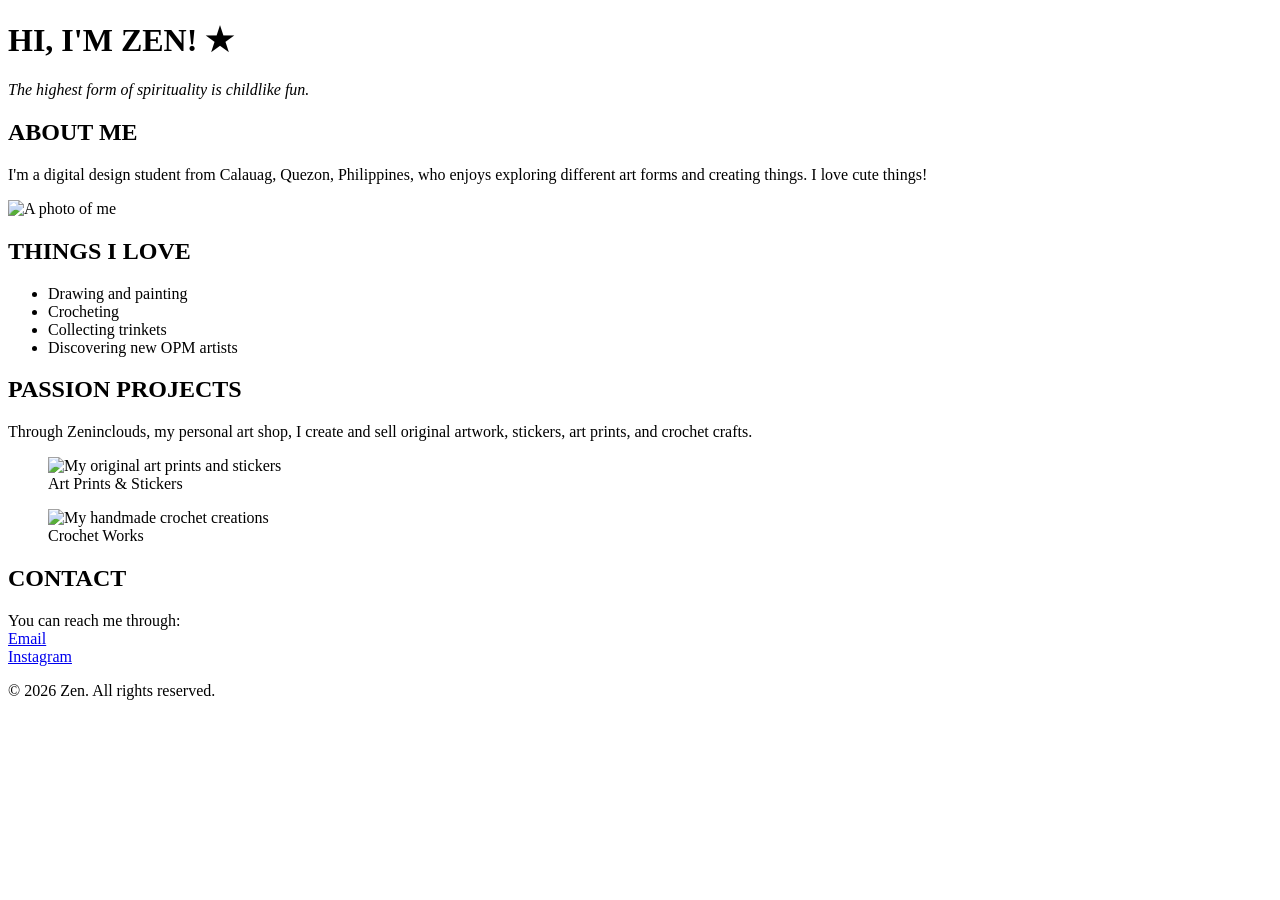
==== index.html @ bb32a8e3 "Update and rename indexm7.html to index.html" ====
<!DOCTYPE html>
<html lang="en">
<head>
    <meta charset="UTF-8">
    <meta name="viewport" content="width=device-width, initial-scale=1.0">
    <meta name="description" content="Zen's personal profile page, featuring interests, creative projects, and contact information.">
    <title>Zen | My Profile Page</title>

    <link rel="stylesheet" href="style.css">
</head>

<body>

    <!-- Header -->
    <header>
        <h1>HI, I'M ZEN! ★</h1>
        <p><em>The highest form of spirituality is childlike fun.</em></p>
    </header>

    <main>

        <!-- About Me -->
        <section class="about-section">

            <div class="about-text">
                <h2>ABOUT ME</h2>
                <p>I'm a digital design student from Calauag, Quezon, Philippines, who enjoys exploring different art forms and creating things. I love cute things!</p>
            </div>

            <div class="profile-photo">
                <img src="images/profile.png" alt="A photo of me">
            </div>

        </section>

        <!-- Things I Love -->
        <section>
            <h2>THINGS I LOVE</h2>
            <ul>
                <li>Drawing and painting</li>
                <li>Crocheting</li>
                <li>Collecting trinkets</li>
                <li>Discovering new OPM artists</li>
            </ul>
        </section>

        <!-- Passion Projects -->
        <section>
            <h2>PASSION PROJECTS</h2>
            <p>Through Zeninclouds, my personal art shop, I create and sell original artwork, stickers, art prints, and crochet crafts.</p>

            <div class="project-gallery">

                <figure>
                    <img src="images/art-prints-stickers.png"
                         alt="My original art prints and stickers"
                         loading="lazy">
                    <figcaption>Art Prints &amp; Stickers</figcaption>
                </figure>

                <figure>
                    <img src="images/crochet.png"
                         alt="My handmade crochet creations"
                         loading="lazy">
                    <figcaption>Crochet Works</figcaption>
                </figure>

            </div>
        </section>

        <!-- Contact -->
        <section>
            <h2>CONTACT</h2>
            <p>
                You can reach me through:<br>
                <a href="mailto:vnlagsit@up.edu.ph">Email</a><br>
                <a href="https://www.instagram.com/zeninclouds/"
                   target="_blank"
                   rel="noopener noreferrer">Instagram</a>
            </p>
        </section>

    </main>

    <!-- Footer -->
    <footer>
        <p>&copy; 2026 Zen. All rights reserved.</p>
    </footer>

</body>
</html>
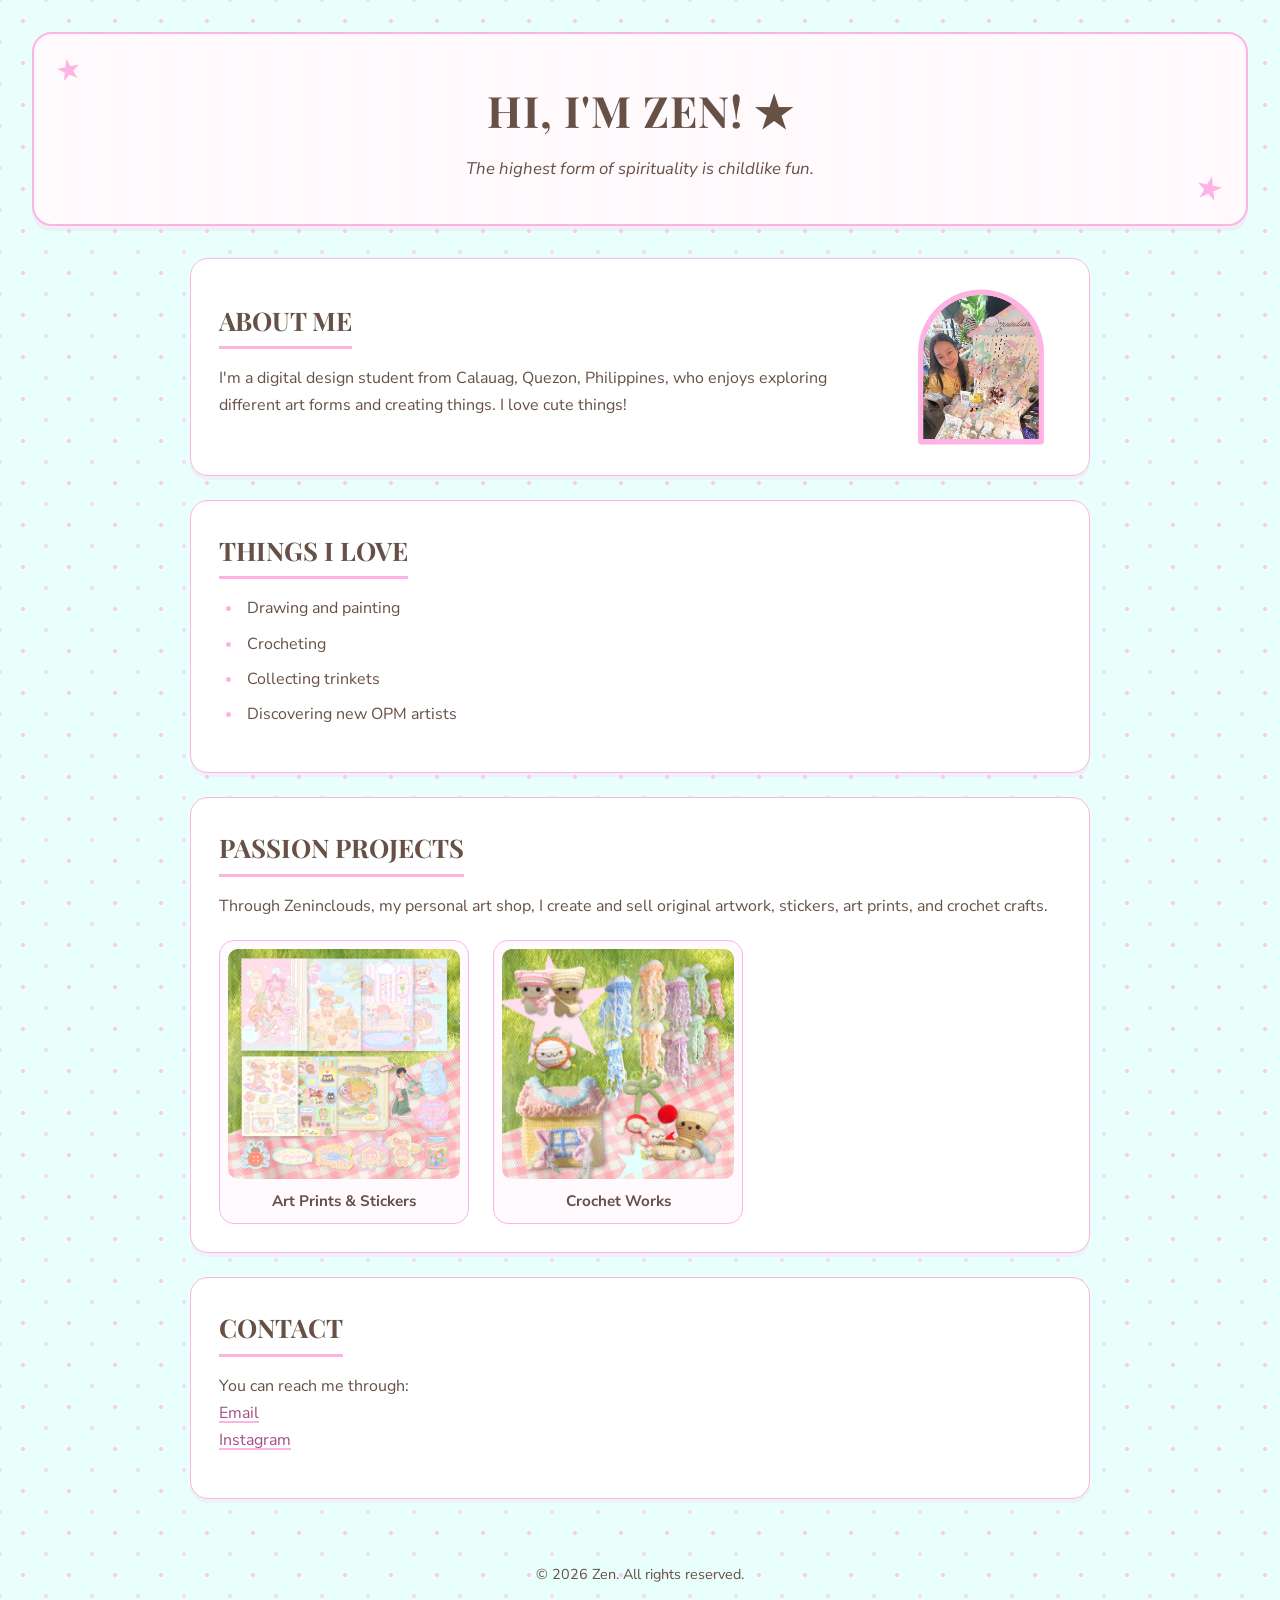
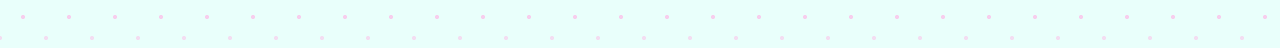
==== commit a14e78e1: "Update index.html" ====
--- a/index.html
+++ b/index.html
@@ -29,7 +29,7 @@
             </div>
 
             <div class="profile-photo">
-                <img src="images/profile.png" alt="A photo of me">
+                <img src="profile.png" alt="A photo of me">
             </div>
 
         </section>
@@ -53,14 +53,14 @@
             <div class="project-gallery">
 
                 <figure>
-                    <img src="images/art-prints-stickers.png"
+                    <img src="art-prints-stickers.png"
                          alt="My original art prints and stickers"
                          loading="lazy">
                     <figcaption>Art Prints &amp; Stickers</figcaption>
                 </figure>
 
                 <figure>
-                    <img src="images/crochet.png"
+                    <img src="crochet.png"
                          alt="My handmade crochet creations"
                          loading="lazy">
                     <figcaption>Crochet Works</figcaption>
--- a/style.css
+++ b/style.css
@@ -0,0 +1,375 @@
+
+/* GOOGLE FONTS */
+@import url('https://fonts.googleapis.com/css2?family=Nunito+Sans:wght@400;500;600;700&family=Playfair+Display:wght@500;600;700&display=swap');
+
+
+/* COLOR PALETTE */
+:root {
+    --main-bg: #E9FFFB;
+    --section-bg: #FFFFFF;
+    --header-bg: #FFFAFD;
+    --accent: #FFB3E5;
+    --text: #675046;
+
+    --pink-light: #FFE6F6;
+    --mint-light: #DDF8F3;
+}
+
+
+/* GENERAL STYLING */
+* {
+    box-sizing: border-box;
+}
+
+html {
+    scroll-behavior: smooth;
+}
+
+body {
+    font-family: 'Nunito Sans', Arial, sans-serif;
+
+    /* Mint background with scattered polka dots */
+    background-color: var(--main-bg);
+
+    background-image:
+        radial-gradient(
+            circle,
+            rgba(255, 179, 229, 0.65) 2px,
+            transparent 2.2px
+        ),
+        radial-gradient(
+            circle,
+            rgba(255, 179, 229, 0.45) 2px,
+            transparent 2.2px
+        );
+
+    background-size: 46px 42px, 46px 42px;
+    background-position: 0 0, 23px 21px;
+    background-repeat: repeat;
+
+    color: var(--text);
+    margin: 0;
+    padding: 2rem;
+    font-size: 1rem;
+    line-height: 1.7;
+}
+
+
+/* HEADER */
+header {
+    position: relative;
+    overflow: hidden;
+    text-align: center;
+
+    /* Very light alternating stripes */
+    background-color: #FFFAFD;
+    background-image: repeating-linear-gradient(
+        90deg,
+        #FFFAFD 0px,
+        #FFFAFD 24px,
+        #FFF9FC 24px,
+        #FFF9FC 48px
+    );
+
+    color: var(--text);
+    padding: 2.5rem 2rem;
+    margin-bottom: 2rem;
+    border: 2px solid var(--accent);
+    border-radius: 20px;
+    box-shadow: 0 5px 0 rgba(255, 179, 229, 0.2);
+}
+
+
+/* STAR DECORATIONS */
+header::before {
+    content: "★";
+    position: absolute;
+    top: 12px;
+    left: 22px;
+    color: var(--accent);
+    font-size: 1.8rem;
+    transform: rotate(-12deg);
+}
+
+header::after {
+    content: "★";
+    position: absolute;
+    bottom: 8px;
+    right: 22px;
+    color: var(--accent);
+    font-size: 2rem;
+    transform: rotate(12deg);
+}
+
+header h1,
+header p {
+    position: relative;
+    z-index: 1;
+}
+
+
+/* MAIN HEADING */
+h1 {
+    font-family: 'Playfair Display', Georgia, serif;
+    color: var(--text);
+    font-size: 2.7rem;
+    font-weight: 700;
+    letter-spacing: 1px;
+    margin: 0 0 0.5rem;
+}
+
+header p {
+    font-size: 1.05rem;
+    margin: 0;
+}
+
+
+/* MAIN CONTENT */
+main {
+    max-width: 900px;
+    margin: 0 auto;
+}
+
+
+/* CONTENT SECTIONS */
+section {
+    background-color: var(--section-bg);
+    background-image: none;
+
+    padding: 1.75rem;
+    margin-bottom: 1.5rem;
+    border: 1.5px solid var(--accent);
+    border-radius: 18px;
+    box-shadow: 0 4px 0 rgba(255, 179, 229, 0.18);
+}
+
+
+/* SECTION HEADINGS */
+h2 {
+    font-family: 'Playfair Display', Georgia, serif;
+    color: var(--text);
+    font-size: 1.6rem;
+    font-weight: 700;
+    margin-top: 0;
+    margin-bottom: 1rem;
+    display: inline-block;
+    border-bottom: 3px solid var(--accent);
+    padding-bottom: 0.25rem;
+}
+
+section h2 + p,
+section h2 + ul {
+    margin-top: 0;
+}
+
+
+/* ABOUT ME */
+.about-section {
+    display: flex;
+    align-items: center;
+    justify-content: space-between;
+    gap: 2rem;
+}
+
+.about-text {
+    flex: 1;
+    min-width: 0;
+}
+
+
+/* PROFILE PHOTO */
+.profile-photo {
+    flex: 0 0 160px;
+    width: 160px;
+    height: 160px;
+    padding: 0;
+    background: none;
+    border: none;
+    border-radius: 0;
+    overflow: hidden;
+}
+
+.profile-photo img {
+    display: block;
+    width: 100%;
+    height: 100%;
+    object-fit: cover;
+    border: none;
+    border-radius: 0;
+}
+
+
+/* THINGS I LOVE */
+ul {
+    padding-left: 1.5rem;
+}
+
+li {
+    margin-bottom: 0.5rem;
+    padding-left: 0.25rem;
+}
+
+li::marker {
+    color: var(--accent);
+}
+
+
+/* PASSION PROJECTS */
+.project-gallery {
+    display: flex;
+    flex-wrap: wrap;
+    gap: 1.5rem;
+    margin-top: 1.25rem;
+}
+
+figure {
+    margin: 0;
+    width: 250px;
+    padding: 8px;
+    background-color: var(--header-bg);
+    border: 1.5px solid var(--accent);
+    border-radius: 15px;
+    transition: transform 0.2s ease;
+}
+
+figure:hover {
+    transform: rotate(-1deg) translateY(-3px);
+}
+
+figure img {
+    display: block;
+    width: 100%;
+    height: 230px;
+    object-fit: cover;
+    border-radius: 10px;
+}
+
+figcaption {
+    margin-top: 0.65rem;
+    font-size: 0.95rem;
+    font-weight: 700;
+    text-align: center;
+    color: var(--text);
+}
+
+
+/* LINKS */
+a {
+    color: #A34F83;
+    text-decoration-color: var(--accent);
+    text-decoration-thickness: 2px;
+    text-underline-offset: 3px;
+    transition: color 0.2s ease;
+}
+
+a:hover {
+    color: var(--text);
+}
+
+a:focus-visible {
+    outline: 2px solid var(--text);
+    outline-offset: 4px;
+}
+
+
+/* FOOTER */
+footer {
+    text-align: center;
+    margin-top: 2rem;
+    padding: 1rem;
+    font-size: 0.9rem;
+    color: var(--text);
+}
+
+
+/* TABLET */
+@media (max-width: 768px) {
+    body {
+        padding: 1.5rem;
+    }
+
+    .about-section {
+        gap: 1.5rem;
+    }
+}
+
+
+/* MOBILE */
+@media (max-width: 600px) {
+    body {
+        padding: 1rem;
+    }
+
+    header {
+        padding: 2rem 1rem;
+        margin-bottom: 1.5rem;
+    }
+
+    header::before {
+        font-size: 1.3rem;
+        left: 12px;
+    }
+
+    header::after {
+        font-size: 1.5rem;
+        right: 12px;
+    }
+
+    h1 {
+        font-size: 2rem;
+    }
+
+    header p {
+        font-size: 0.95rem;
+    }
+
+    section {
+        padding: 1.25rem;
+        margin-bottom: 1.25rem;
+    }
+
+    h2 {
+        font-size: 1.4rem;
+    }
+
+    .about-section {
+        flex-direction: column;
+        text-align: center;
+    }
+
+    .profile-photo {
+        flex: 0 0 150px;
+        width: 150px;
+        height: 150px;
+    }
+
+    .project-gallery {
+        flex-direction: column;
+        align-items: center;
+    }
+
+    figure {
+        width: 100%;
+        max-width: 300px;
+    }
+}
+
+
+/* REDUCED MOTION ACCESSIBILITY */
+@media (prefers-reduced-motion: reduce) {
+    html {
+        scroll-behavior: auto;
+    }
+
+    figure {
+        transition: none;
+    }
+
+    figure:hover {
+        transform: none;
+    }
+
+    a {
+        transition: none;
+    }
+}
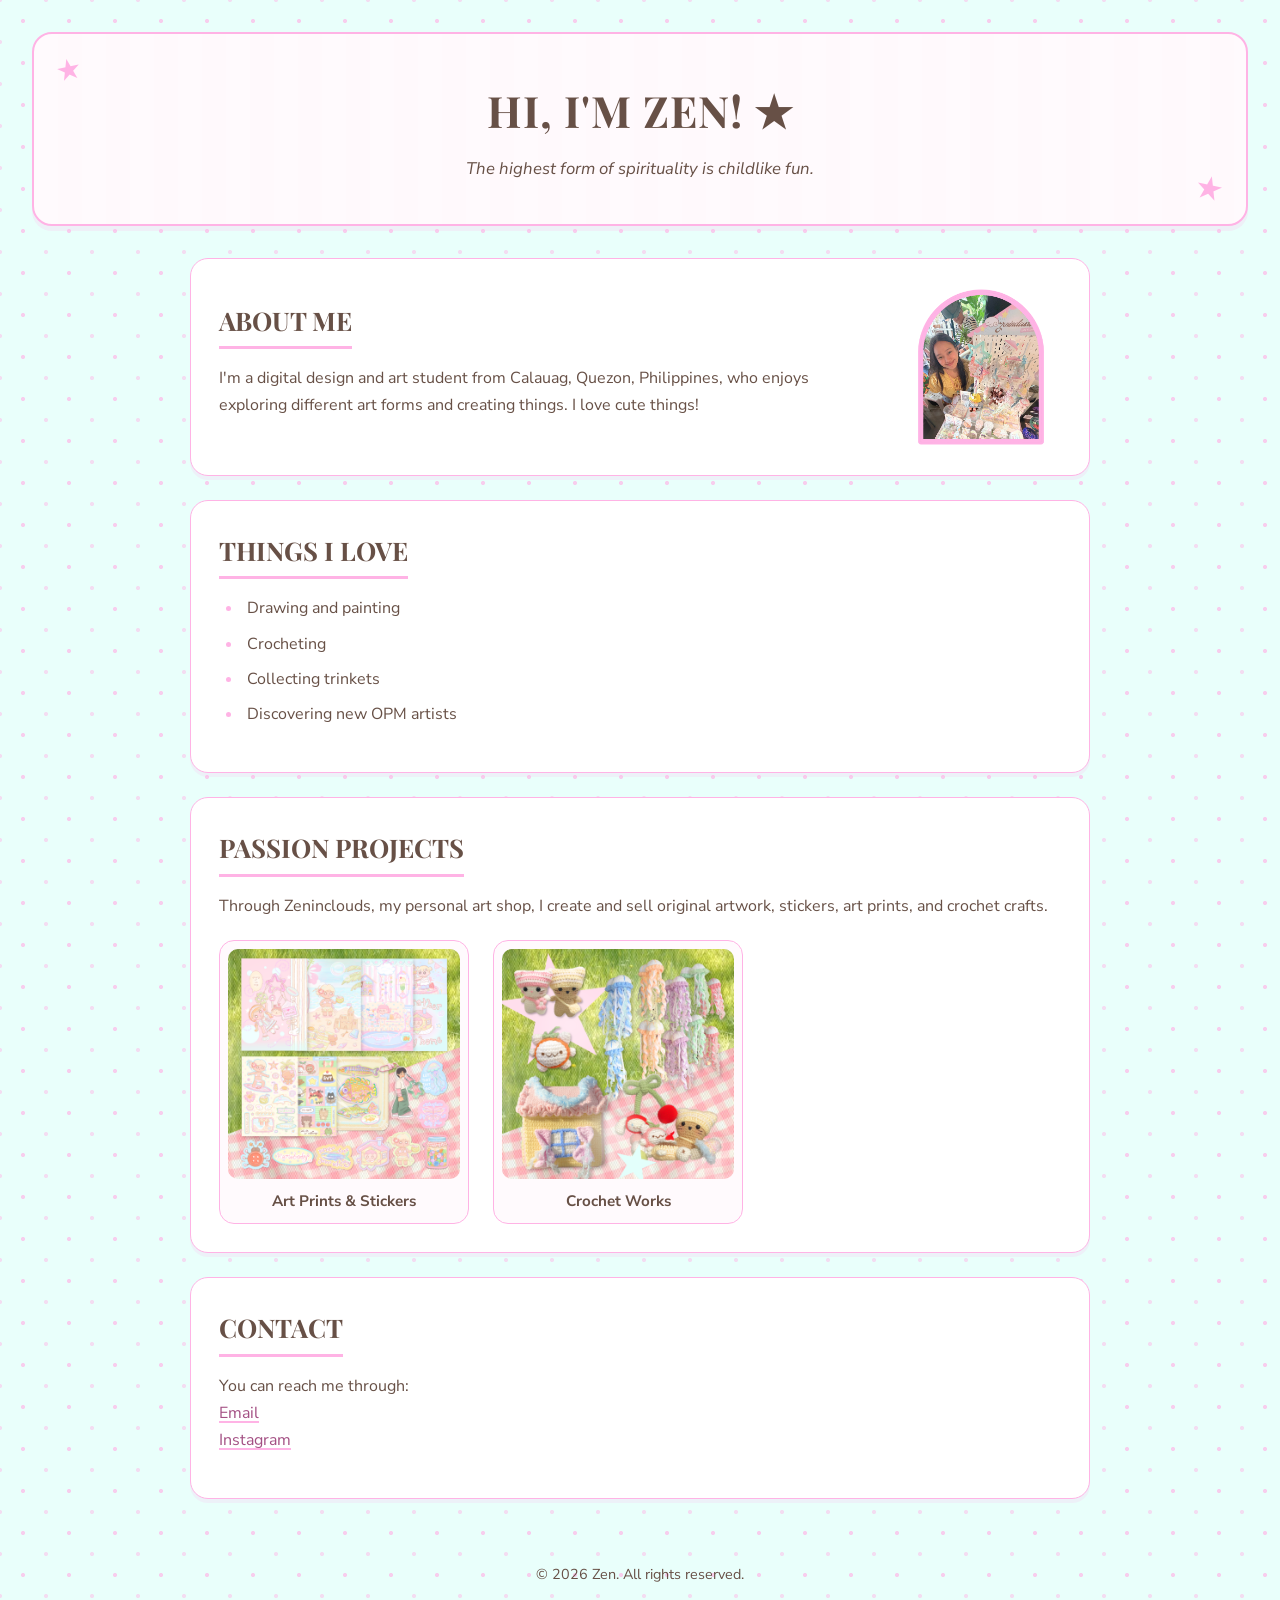
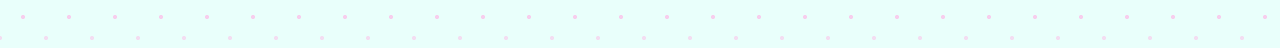
==== commit df28518b: "Update index.html" ====
--- a/index.html
+++ b/index.html
@@ -25,7 +25,7 @@
 
             <div class="about-text">
                 <h2>ABOUT ME</h2>
-                <p>I'm a digital design student from Calauag, Quezon, Philippines, who enjoys exploring different art forms and creating things. I love cute things!</p>
+                <p>I'm a digital design and art student from Calauag, Quezon, Philippines, who enjoys exploring different art forms and creating things. I love cute things!</p>
             </div>
 
             <div class="profile-photo">
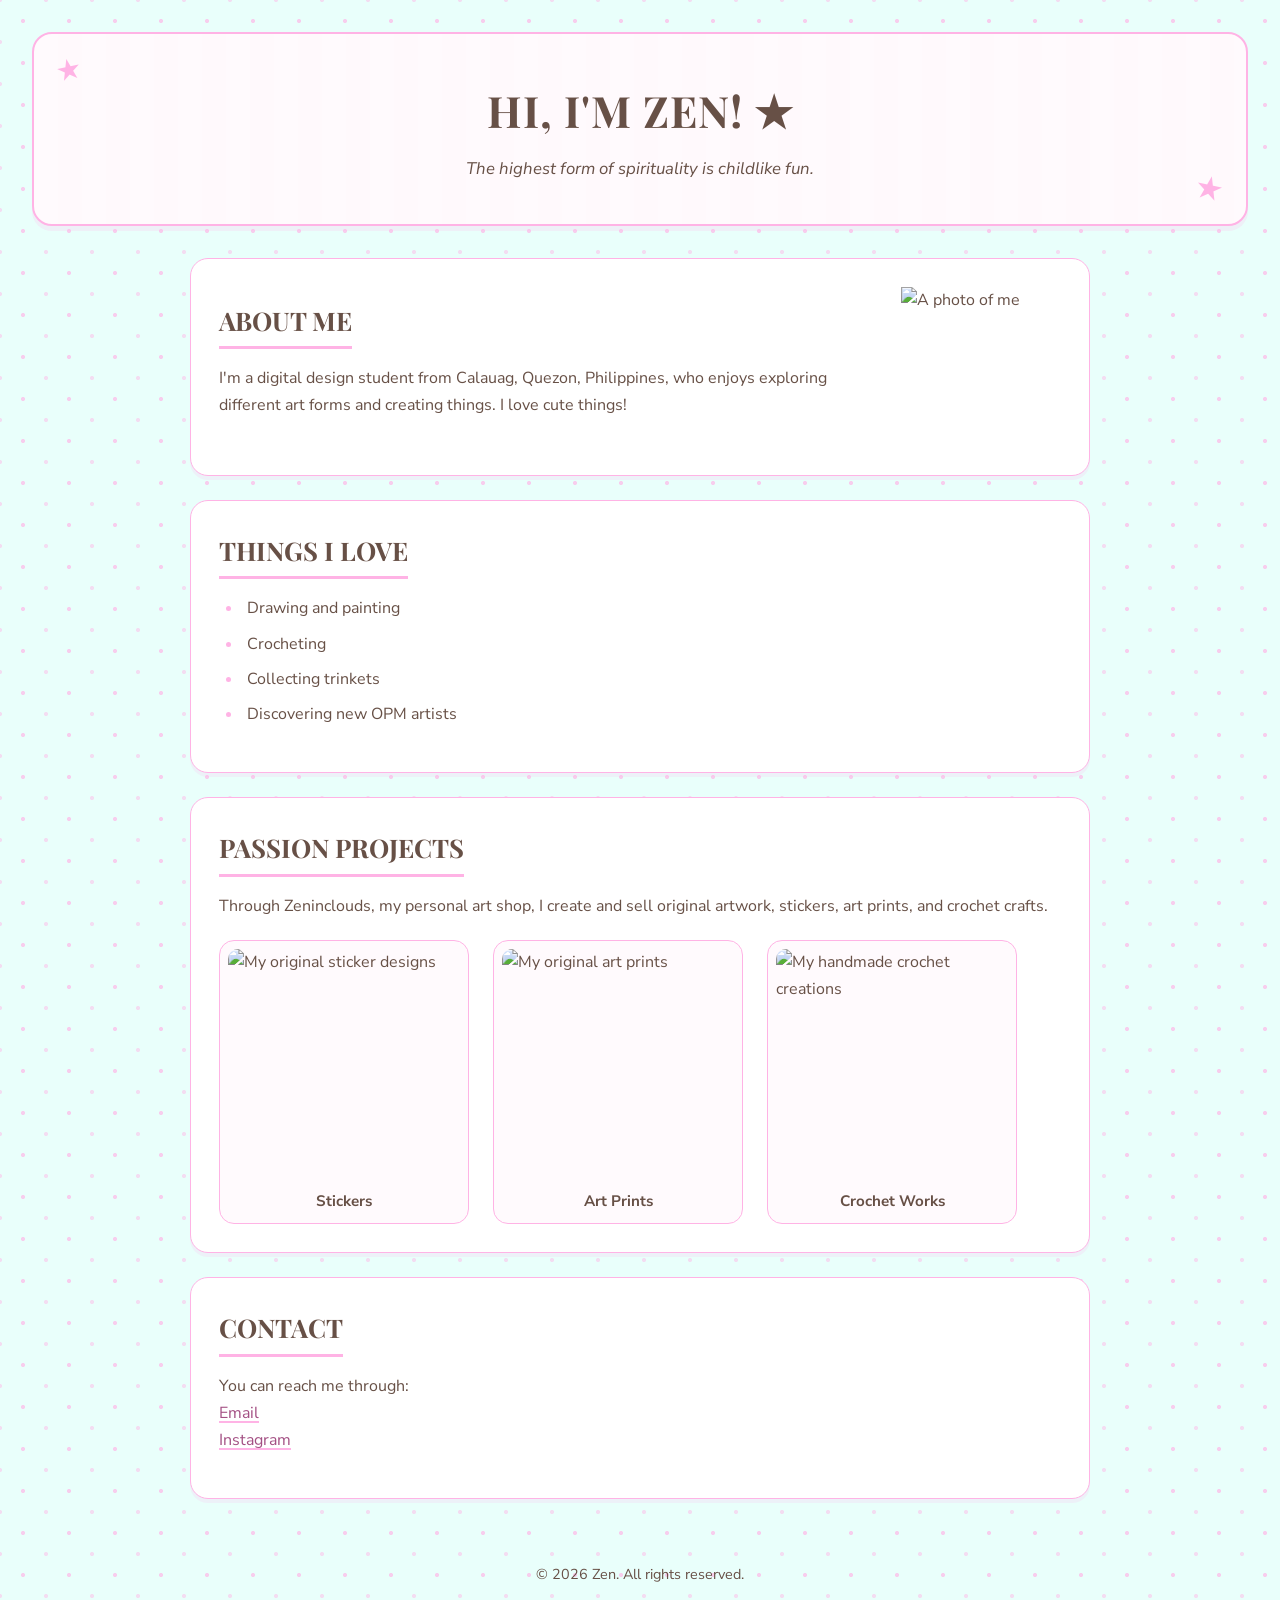
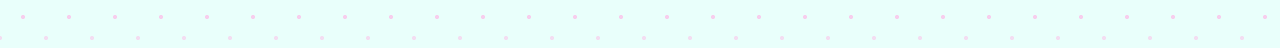
==== commit 70a56b75: "Update index.html" ====
--- a/index.html
+++ b/index.html
@@ -4,15 +4,13 @@
 <head>
     <meta charset="UTF-8">
     <meta name="viewport" content="width=device-width, initial-scale=1.0">
-    <meta name="description" content="Zen's personal profile page, featuring interests, creative projects, and contact information.">
+    <meta name="description" content="A little introduction to Zen, a digital design student from Calauag, Quezon.">
     <title>Zen | My Profile Page</title>
-
     <link rel="stylesheet" href="style.css">
 </head>
 
 <body>
 
-    <!-- Header -->
     <header>
         <h1>HI, I'M ZEN! ★</h1>
         <p><em>The highest form of spirituality is childlike fun.</em></p>
@@ -20,21 +18,23 @@
 
     <main>
 
-        <!-- About Me -->
+        <!-- ABOUT ME -->
         <section class="about-section">
-
             <div class="about-text">
                 <h2>ABOUT ME</h2>
-                <p>I'm a digital design and art student from Calauag, Quezon, Philippines, who enjoys exploring different art forms and creating things. I love cute things!</p>
+                <p>
+                    I'm a digital design student from Calauag, Quezon,
+                    Philippines, who enjoys exploring different art forms
+                    and creating things. I love cute things!
+                </p>
             </div>
 
             <div class="profile-photo">
-                <img src="profile.png" alt="A photo of me">
+                <img src="images/profile.png" alt="A photo of me">
             </div>
-
         </section>
 
-        <!-- Things I Love -->
+        <!-- THINGS I LOVE -->
         <section>
             <h2>THINGS I LOVE</h2>
             <ul>
@@ -45,33 +45,43 @@
             </ul>
         </section>
 
-        <!-- Passion Projects -->
+        <!-- PASSION PROJECTS -->
         <section>
             <h2>PASSION PROJECTS</h2>
-            <p>Through Zeninclouds, my personal art shop, I create and sell original artwork, stickers, art prints, and crochet crafts.</p>
+
+            <p>
+                Through Zeninclouds, my personal art shop, I create
+                and sell original artwork, stickers, art prints,
+                and crochet crafts.
+            </p>
 
             <div class="project-gallery">
 
                 <figure>
-                    <img src="art-prints-stickers.png"
-                         alt="My original art prints and stickers"
-                         loading="lazy">
-                    <figcaption>Art Prints &amp; Stickers</figcaption>
+                    <img src="images/stickers.png"
+                         alt="My original sticker designs">
+                    <figcaption>Stickers</figcaption>
                 </figure>
 
                 <figure>
-                    <img src="crochet.png"
-                         alt="My handmade crochet creations"
-                         loading="lazy">
+                    <img src="images/art-prints.png"
+                         alt="My original art prints">
+                    <figcaption>Art Prints</figcaption>
+                </figure>
+
+                <figure>
+                    <img src="images/crochet.png"
+                         alt="My handmade crochet creations">
                     <figcaption>Crochet Works</figcaption>
                 </figure>
 
             </div>
         </section>
 
-        <!-- Contact -->
+        <!-- CONTACT -->
         <section>
             <h2>CONTACT</h2>
+
             <p>
                 You can reach me through:<br>
                 <a href="mailto:vnlagsit@up.edu.ph">Email</a><br>
@@ -83,7 +93,6 @@
 
     </main>
 
-    <!-- Footer -->
     <footer>
         <p>&copy; 2026 Zen. All rights reserved.</p>
     </footer>
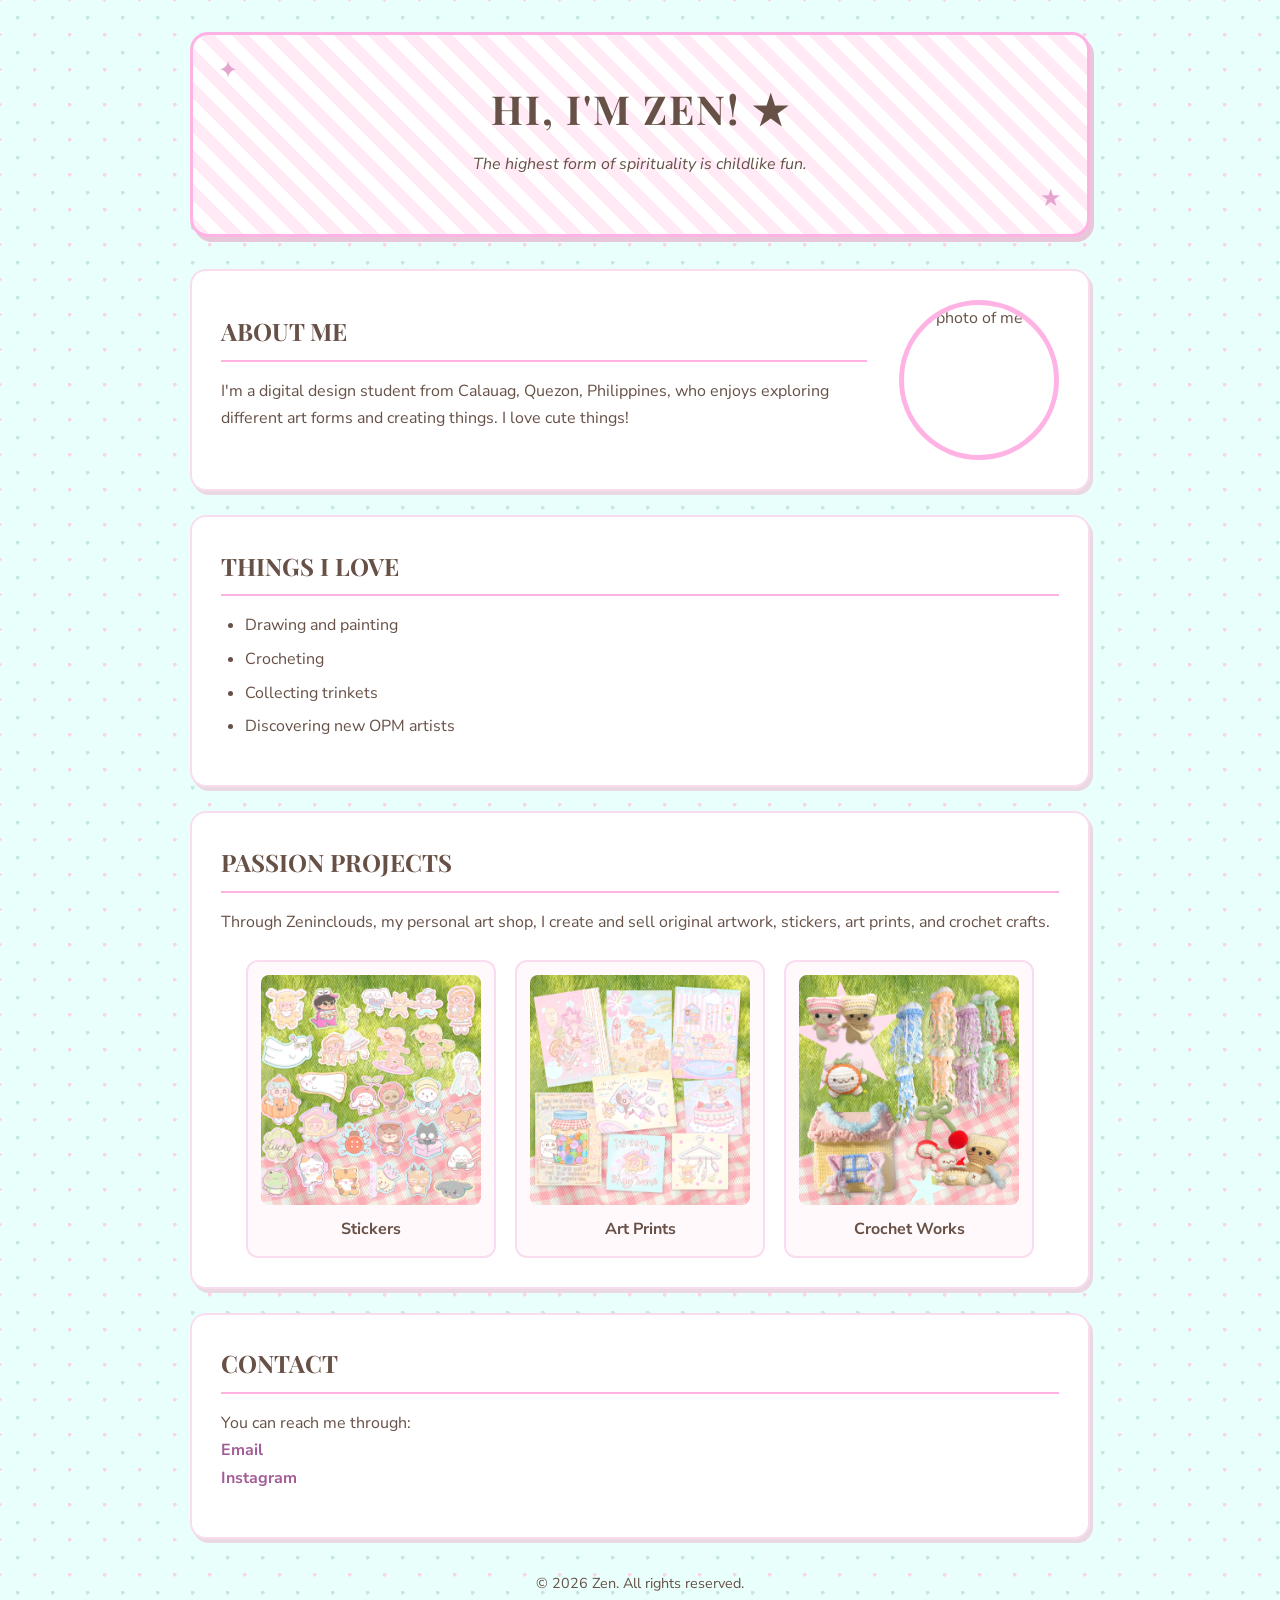
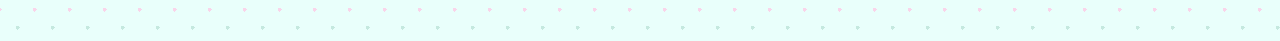
==== commit 98e2e241: "Update index.html" ====
--- a/index.html
+++ b/index.html
@@ -58,19 +58,19 @@
             <div class="project-gallery">
 
                 <figure>
-                    <img src="images/stickers.png"
+                    <img src="stickers.png"
                          alt="My original sticker designs">
                     <figcaption>Stickers</figcaption>
                 </figure>
 
                 <figure>
-                    <img src="images/art-prints.png"
+                    <img src="art-prints.png"
                          alt="My original art prints">
                     <figcaption>Art Prints</figcaption>
                 </figure>
 
                 <figure>
-                    <img src="images/crochet.png"
+                    <img src="crochet.png"
                          alt="My handmade crochet creations">
                     <figcaption>Crochet Works</figcaption>
                 </figure>
--- a/style.css
+++ b/style.css
@@ -1,7 +1,5 @@
 
-/* GOOGLE FONTS */
-@import url('https://fonts.googleapis.com/css2?family=Nunito+Sans:wght@400;500;600;700&family=Playfair+Display:wght@500;600;700&display=swap');
-
+@import url('https://fonts.googleapis.com/css2?family=Nunito+Sans:wght@400;500;600;700;800&family=Playfair+Display:wght@600;700&display=swap');
 
 /* COLOR PALETTE */
 :root {
@@ -10,119 +8,89 @@
     --header-bg: #FFFAFD;
     --accent: #FFB3E5;
     --text: #675046;
-
-    --pink-light: #FFE6F6;
-    --mint-light: #DDF8F3;
-}
-
+    --pink: #FADCF0;
+    --mint: #D7F5EE;
+}
 
 /* GENERAL STYLING */
 * {
     box-sizing: border-box;
 }
 
-html {
-    scroll-behavior: smooth;
-}
-
 body {
-    font-family: 'Nunito Sans', Arial, sans-serif;
-
-    /* Mint background with scattered polka dots */
-    background-color: var(--main-bg);
-
-    background-image:
-        radial-gradient(
-            circle,
-            rgba(255, 179, 229, 0.65) 2px,
-            transparent 2.2px
-        ),
-        radial-gradient(
-            circle,
-            rgba(255, 179, 229, 0.45) 2px,
-            transparent 2.2px
-        );
-
-    background-size: 46px 42px, 46px 42px;
-    background-position: 0 0, 23px 21px;
-    background-repeat: repeat;
-
-    color: var(--text);
     margin: 0;
     padding: 2rem;
-    font-size: 1rem;
+    background-color: var(--main-bg);
+
+    background-image:
+        radial-gradient(#C5E9DF 2px, transparent 2px),
+        radial-gradient(#F9D5EA 2px, transparent 2px);
+
+    background-size: 35px 35px;
+    background-position: 0 0, 17px 17px;
+
+    font-family: 'Nunito Sans', sans-serif;
+    color: var(--text);
     line-height: 1.7;
 }
-
 
 /* HEADER */
 header {
     position: relative;
-    overflow: hidden;
+    max-width: 900px;
+    margin: 0 auto 2rem;
+    padding: 2.5rem 1.5rem;
+
     text-align: center;
 
-    /* Very light alternating stripes */
-    background-color: #FFFAFD;
-    background-image: repeating-linear-gradient(
-        90deg,
-        #FFFAFD 0px,
-        #FFFAFD 24px,
-        #FFF9FC 24px,
-        #FFF9FC 48px
-    );
-
-    color: var(--text);
-    padding: 2.5rem 2rem;
-    margin-bottom: 2rem;
-    border: 2px solid var(--accent);
-    border-radius: 20px;
-    box-shadow: 0 5px 0 rgba(255, 179, 229, 0.2);
-}
-
-
-/* STAR DECORATIONS */
+    background-color: var(--header-bg);
+
+    background-image:
+        repeating-linear-gradient(
+            45deg,
+            #FFEAF5,
+            #FFEAF5 12px,
+            #FFFFFF 12px,
+            #FFFFFF 24px
+        );
+
+    border: 3px solid var(--accent);
+    border-radius: 18px;
+
+    box-shadow: 4px 5px 0px #E7C7D9;
+}
+
+header h1 {
+    margin: 0;
+    font-family: 'Playfair Display', serif;
+    font-size: 2.5rem;
+    color: var(--text);
+    letter-spacing: 2px;
+}
+
+header p {
+    margin-top: 0.5rem;
+    font-size: 1rem;
+}
+
+/* HEADER DECORATIONS */
 header::before {
-    content: "★";
+    content: "✦";
     position: absolute;
-    top: 12px;
-    left: 22px;
-    color: var(--accent);
-    font-size: 1.8rem;
-    transform: rotate(-12deg);
+    top: 15px;
+    left: 25px;
+    font-size: 1.5rem;
+    color: #E6A5CF;
 }
 
 header::after {
     content: "★";
     position: absolute;
-    bottom: 8px;
-    right: 22px;
-    color: var(--accent);
-    font-size: 2rem;
-    transform: rotate(12deg);
-}
-
-header h1,
-header p {
-    position: relative;
-    z-index: 1;
-}
-
-
-/* MAIN HEADING */
-h1 {
-    font-family: 'Playfair Display', Georgia, serif;
-    color: var(--text);
-    font-size: 2.7rem;
-    font-weight: 700;
-    letter-spacing: 1px;
-    margin: 0 0 0.5rem;
-}
-
-header p {
-    font-size: 1.05rem;
-    margin: 0;
-}
-
+    bottom: 15px;
+    right: 25px;
+    font-size: 1.5rem;
+    color: #E6A5CF;
+}
 
 /* MAIN CONTENT */
 main {
@@ -130,40 +98,36 @@
     margin: 0 auto;
 }
 
-
-/* CONTENT SECTIONS */
+/* SECTIONS */
 section {
+    margin-bottom: 1.5rem;
+    padding: 1.8rem;
+
     background-color: var(--section-bg);
-    background-image: none;
-
-    padding: 1.75rem;
-    margin-bottom: 1.5rem;
-    border: 1.5px solid var(--accent);
-    border-radius: 18px;
-    box-shadow: 0 4px 0 rgba(255, 179, 229, 0.18);
-}
-
-
-/* SECTION HEADINGS */
-h2 {
-    font-family: 'Playfair Display', Georgia, serif;
-    color: var(--text);
-    font-size: 1.6rem;
-    font-weight: 700;
+
+    border: 2px solid var(--pink);
+    border-radius: 16px;
+
+    box-shadow: 3px 4px 0px #EAD8E2;
+}
+
+section h2 {
     margin-top: 0;
     margin-bottom: 1rem;
-    display: inline-block;
-    border-bottom: 3px solid var(--accent);
-    padding-bottom: 0.25rem;
-}
-
-section h2 + p,
-section h2 + ul {
-    margin-top: 0;
-}
-
-
-/* ABOUT ME */
+
+    font-family: 'Playfair Display', serif;
+    font-size: 1.5rem;
+    color: var(--text);
+
+    border-bottom: 2px solid var(--accent);
+    padding-bottom: 0.5rem;
+}
+
+section p {
+    margin-top: 0.5rem;
+}
+
+/* ABOUT ME SECTION */
 .about-section {
     display: flex;
     align-items: center;
@@ -173,31 +137,23 @@
 
 .about-text {
     flex: 1;
-    min-width: 0;
-}
-
-
-/* PROFILE PHOTO */
+}
+
 .profile-photo {
-    flex: 0 0 160px;
+    flex-shrink: 0;
     width: 160px;
     height: 160px;
-    padding: 0;
-    background: none;
-    border: none;
-    border-radius: 0;
     overflow: hidden;
+
+    border: 5px solid var(--accent);
+    border-radius: 50%;
 }
 
 .profile-photo img {
-    display: block;
     width: 100%;
     height: 100%;
     object-fit: cover;
-    border: none;
-    border-radius: 0;
-}
-
+}
 
 /* THINGS I LOVE */
 ul {
@@ -205,35 +161,29 @@
 }
 
 li {
-    margin-bottom: 0.5rem;
-    padding-left: 0.25rem;
-}
-
-li::marker {
-    color: var(--accent);
-}
-
-
-/* PASSION PROJECTS */
+    margin-bottom: 0.4rem;
+}
+
+/* PASSION PROJECTS GALLERY */
 .project-gallery {
     display: flex;
     flex-wrap: wrap;
-    gap: 1.5rem;
-    margin-top: 1.25rem;
+    justify-content: center;
+    gap: 1.2rem;
+    margin-top: 1.5rem;
 }
 
 figure {
+    flex: 1 1 220px;
+    max-width: 250px;
     margin: 0;
-    width: 250px;
-    padding: 8px;
-    background-color: var(--header-bg);
-    border: 1.5px solid var(--accent);
-    border-radius: 15px;
-    transition: transform 0.2s ease;
-}
-
-figure:hover {
-    transform: rotate(-1deg) translateY(-3px);
+    padding: 0.8rem;
+
+    text-align: center;
+
+    background-color: #FFF9FC;
+    border: 2px solid var(--pink);
+    border-radius: 12px;
 }
 
 figure img {
@@ -241,60 +191,62 @@
     width: 100%;
     height: 230px;
     object-fit: cover;
-    border-radius: 10px;
+
+    border-radius: 8px;
 }
 
 figcaption {
-    margin-top: 0.65rem;
-    font-size: 0.95rem;
+    margin-top: 0.7rem;
     font-weight: 700;
-    text-align: center;
-    color: var(--text);
-}
-
+    color: var(--text);
+}
 
 /* LINKS */
 a {
-    color: #A34F83;
-    text-decoration-color: var(--accent);
-    text-decoration-thickness: 2px;
-    text-underline-offset: 3px;
-    transition: color 0.2s ease;
+    color: #A35D96;
+    font-weight: 700;
+    text-decoration: none;
 }
 
 a:hover {
-    color: var(--text);
+    color: #D47BB4;
+    text-decoration: underline;
 }
 
 a:focus-visible {
-    outline: 2px solid var(--text);
+    outline: 2px solid #A35D96;
     outline-offset: 4px;
 }
-
 
 /* FOOTER */
 footer {
+    max-width: 900px;
+    margin: 2rem auto 0;
     text-align: center;
-    margin-top: 2rem;
-    padding: 1rem;
     font-size: 0.9rem;
-    color: var(--text);
-}
-
-
-/* TABLET */
+}
+
+/* TABLET RESPONSIVENESS */
 @media (max-width: 768px) {
     body {
         padding: 1.5rem;
     }
 
+    header h1 {
+        font-size: 2rem;
+    }
+
     .about-section {
-        gap: 1.5rem;
-    }
-}
-
-
-/* MOBILE */
+        gap: 1.2rem;
+    }
+
+    .profile-photo {
+        width: 135px;
+        height: 135px;
+    }
+}
+
+/* MOBILE RESPONSIVENESS */
 @media (max-width: 600px) {
     body {
         padding: 1rem;
@@ -302,43 +254,22 @@
 
     header {
         padding: 2rem 1rem;
-        margin-bottom: 1.5rem;
-    }
-
-    header::before {
-        font-size: 1.3rem;
-        left: 12px;
-    }
-
-    header::after {
-        font-size: 1.5rem;
-        right: 12px;
-    }
-
-    h1 {
-        font-size: 2rem;
-    }
-
-    header p {
-        font-size: 0.95rem;
+    }
+
+    header h1 {
+        font-size: 1.7rem;
     }
 
     section {
-        padding: 1.25rem;
-        margin-bottom: 1.25rem;
-    }
-
-    h2 {
-        font-size: 1.4rem;
+        padding: 1.3rem;
     }
 
     .about-section {
-        flex-direction: column;
+        flex-direction: column-reverse;
         text-align: center;
     }
 
     .profile-photo {
-        flex: 0 0 150px;
         width: 150px;
         height: 150px;
     }
@@ -354,22 +285,9 @@
     }
 }
 
-
-/* REDUCED MOTION ACCESSIBILITY */
+/* REDUCED MOTION */
 @media (prefers-reduced-motion: reduce) {
     html {
         scroll-behavior: auto;
     }
-
-    figure {
-        transition: none;
-    }
-
-    figure:hover {
-        transform: none;
-    }
-
-    a {
-        transition: none;
-    }
-}
+}
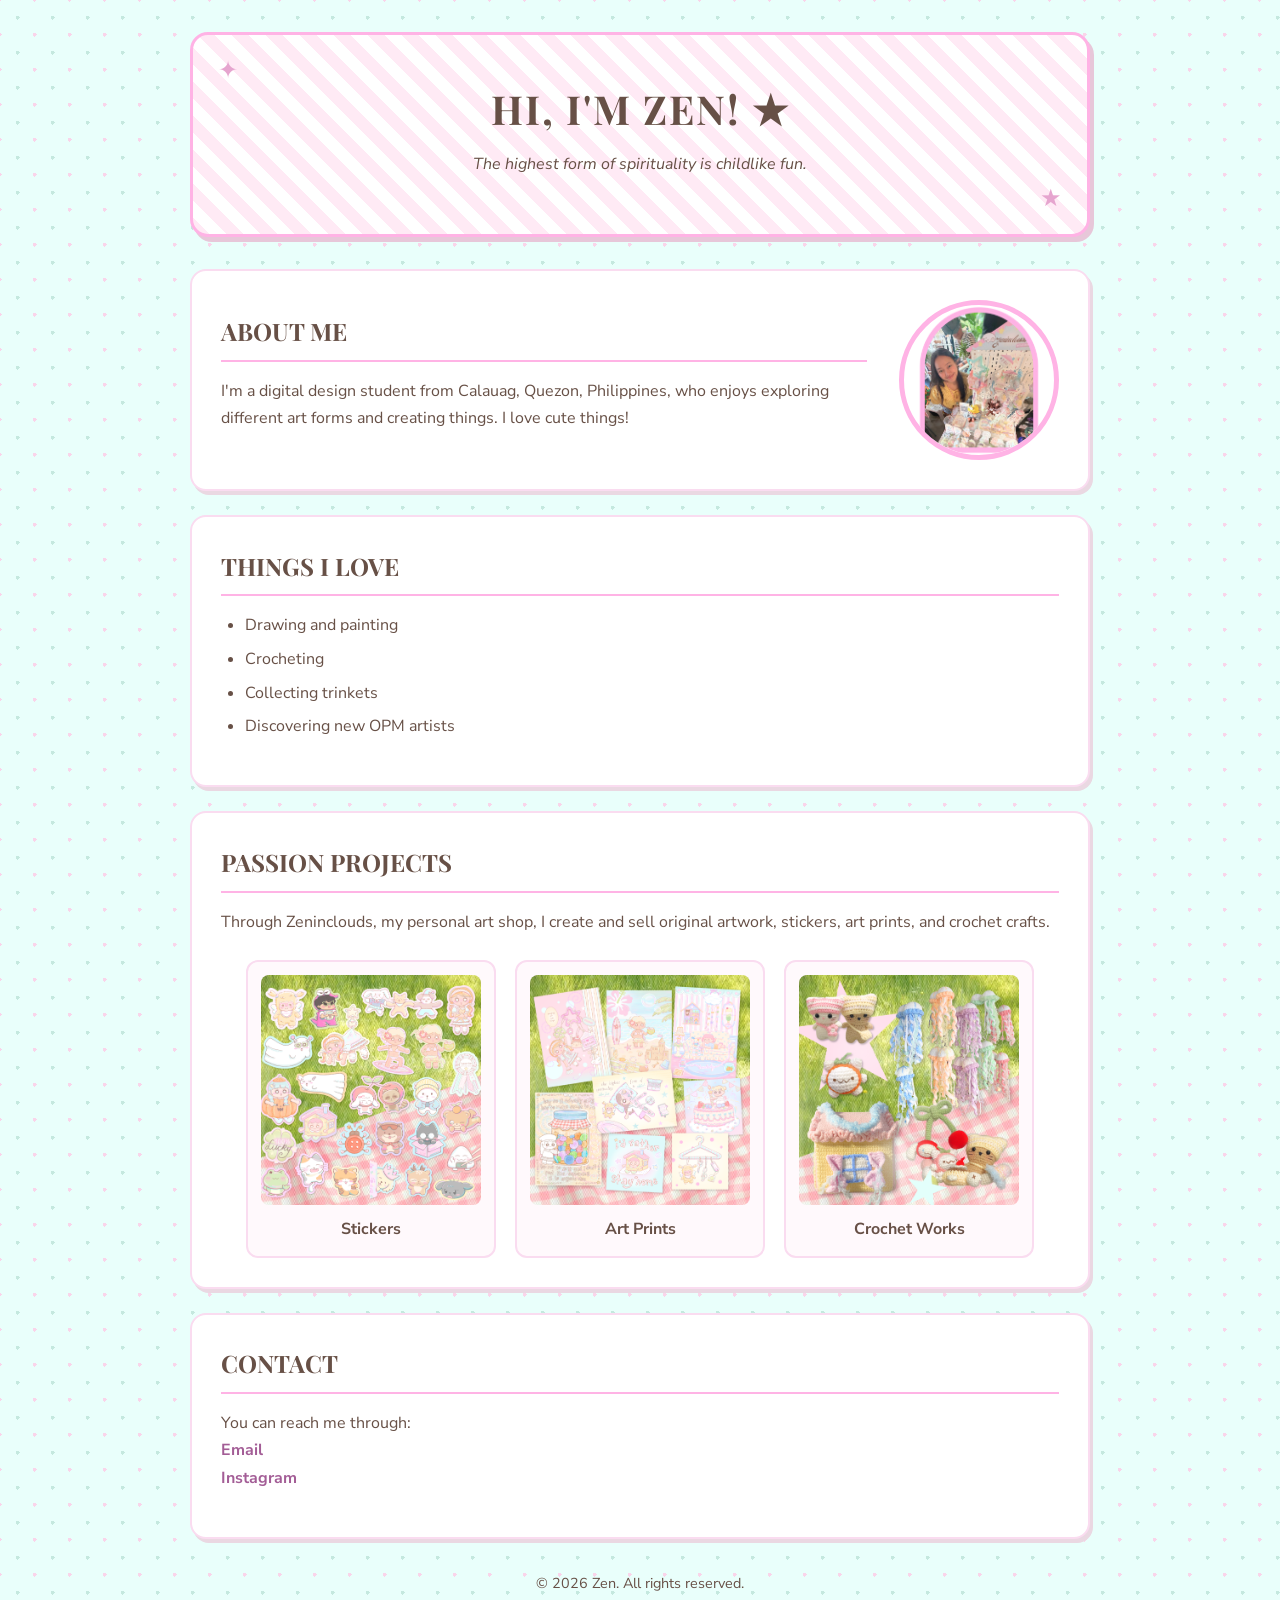
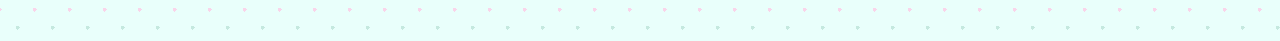
==== commit f931d4a4: "Update index.html" ====
--- a/index.html
+++ b/index.html
@@ -5,7 +5,9 @@
     <meta charset="UTF-8">
     <meta name="viewport" content="width=device-width, initial-scale=1.0">
     <meta name="description" content="A little introduction to Zen, a digital design student from Calauag, Quezon.">
+
     <title>Zen | My Profile Page</title>
+
     <link rel="stylesheet" href="style.css">
 </head>
 
@@ -20,8 +22,10 @@
 
         <!-- ABOUT ME -->
         <section class="about-section">
+
             <div class="about-text">
                 <h2>ABOUT ME</h2>
+
                 <p>
                     I'm a digital design student from Calauag, Quezon,
                     Philippines, who enjoys exploring different art forms
@@ -30,23 +34,30 @@
             </div>
 
             <div class="profile-photo">
-                <img src="images/profile.png" alt="A photo of me">
+                <img src="profile.png" alt="A photo of me">
             </div>
+
         </section>
+
 
         <!-- THINGS I LOVE -->
         <section>
+
             <h2>THINGS I LOVE</h2>
+
             <ul>
                 <li>Drawing and painting</li>
                 <li>Crocheting</li>
                 <li>Collecting trinkets</li>
                 <li>Discovering new OPM artists</li>
             </ul>
+
         </section>
+
 
         <!-- PASSION PROJECTS -->
         <section>
+
             <h2>PASSION PROJECTS</h2>
 
             <p>
@@ -76,22 +87,29 @@
                 </figure>
 
             </div>
+
         </section>
+
 
         <!-- CONTACT -->
         <section>
+
             <h2>CONTACT</h2>
 
             <p>
                 You can reach me through:<br>
+
                 <a href="mailto:vnlagsit@up.edu.ph">Email</a><br>
+
                 <a href="https://www.instagram.com/zeninclouds/"
                    target="_blank"
                    rel="noopener noreferrer">Instagram</a>
             </p>
+
         </section>
 
     </main>
+
 
     <footer>
         <p>&copy; 2026 Zen. All rights reserved.</p>
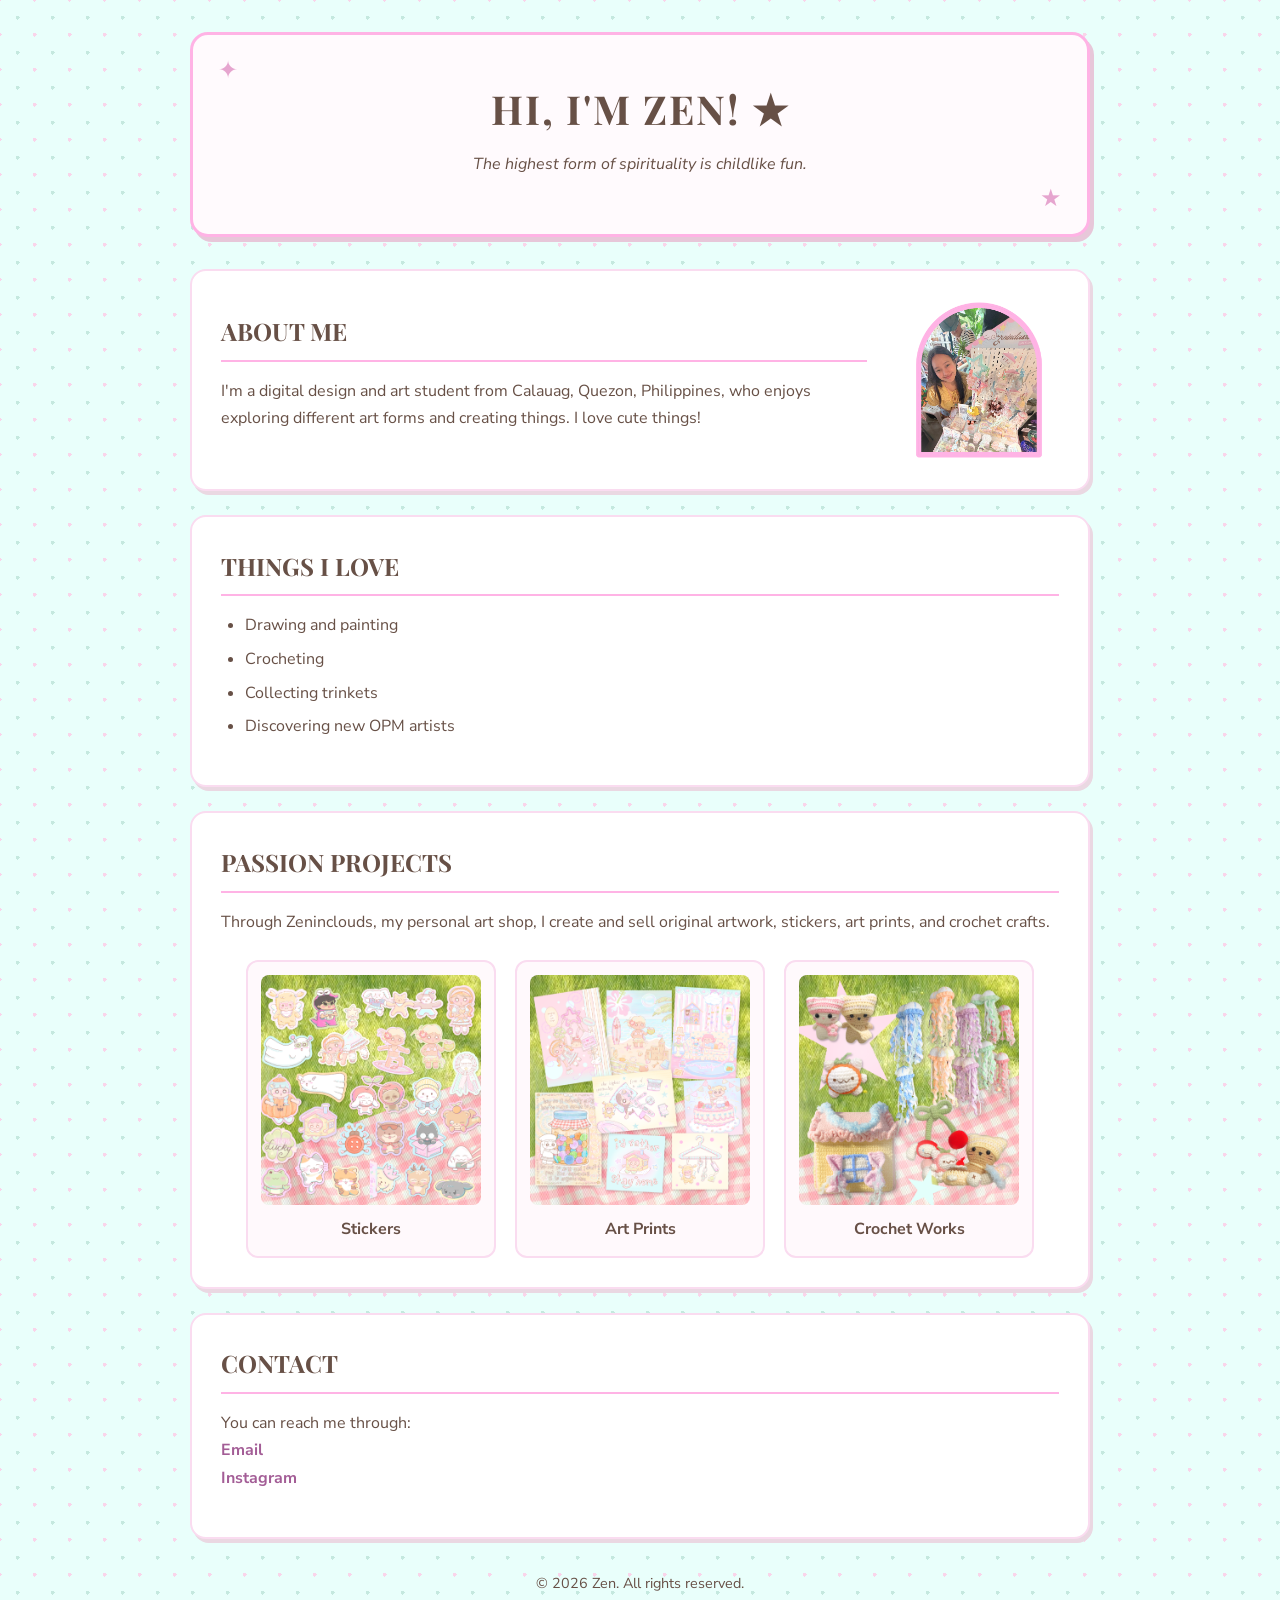
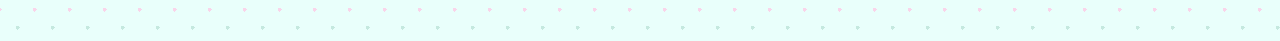
==== commit 950c0478: "Update index.html" ====
--- a/index.html
+++ b/index.html
@@ -27,7 +27,7 @@
                 <h2>ABOUT ME</h2>
 
                 <p>
-                    I'm a digital design student from Calauag, Quezon,
+                    I'm a digital design and art student from Calauag, Quezon,
                     Philippines, who enjoys exploring different art forms
                     and creating things. I love cute things!
                 </p>
--- a/style.css
+++ b/style.css
@@ -1,5 +1,6 @@
 
 @import url('https://fonts.googleapis.com/css2?family=Nunito+Sans:wght@400;500;600;700;800&family=Playfair+Display:wght@600;700&display=swap');
+
 
 /* COLOR PALETTE */
 :root {
@@ -12,6 +13,7 @@
     --mint: #D7F5EE;
 }
 
+
 /* GENERAL STYLING */
 * {
     box-sizing: border-box;
@@ -20,6 +22,7 @@
 body {
     margin: 0;
     padding: 2rem;
+
     background-color: var(--main-bg);
 
     background-image:
@@ -34,9 +37,11 @@
     line-height: 1.7;
 }
 
+
 /* HEADER */
 header {
     position: relative;
+
     max-width: 900px;
     margin: 0 auto 2rem;
     padding: 2.5rem 1.5rem;
@@ -45,15 +50,6 @@
 
     background-color: var(--header-bg);
 
-    background-image:
-        repeating-linear-gradient(
-            45deg,
-            #FFEAF5,
-            #FFEAF5 12px,
-            #FFFFFF 12px,
-            #FFFFFF 24px
-        );
-
     border: 3px solid var(--accent);
     border-radius: 18px;
 
@@ -62,8 +58,10 @@
 
 header h1 {
     margin: 0;
+
     font-family: 'Playfair Display', serif;
     font-size: 2.5rem;
+
     color: var(--text);
     letter-spacing: 2px;
 }
@@ -73,24 +71,30 @@
     font-size: 1rem;
 }
 
+
 /* HEADER DECORATIONS */
 header::before {
     content: "✦";
+
     position: absolute;
     top: 15px;
     left: 25px;
+
     font-size: 1.5rem;
     color: #E6A5CF;
 }
 
 header::after {
     content: "★";
+
     position: absolute;
     bottom: 15px;
     right: 25px;
+
     font-size: 1.5rem;
     color: #E6A5CF;
 }
+
 
 /* MAIN CONTENT */
 main {
@@ -98,6 +102,7 @@
     margin: 0 auto;
 }
 
+
 /* SECTIONS */
 section {
     margin-bottom: 1.5rem;
@@ -117,6 +122,7 @@
 
     font-family: 'Playfair Display', serif;
     font-size: 1.5rem;
+
     color: var(--text);
 
     border-bottom: 2px solid var(--accent);
@@ -126,6 +132,7 @@
 section p {
     margin-top: 0.5rem;
 }
+
 
 /* ABOUT ME SECTION */
 .about-section {
@@ -139,21 +146,20 @@
     flex: 1;
 }
 
+
+/* PROFILE PHOTO */
 .profile-photo {
     flex-shrink: 0;
+}
+
+.profile-photo img {
+    display: block;
+
     width: 160px;
-    height: 160px;
-    overflow: hidden;
-
-    border: 5px solid var(--accent);
-    border-radius: 50%;
-}
-
-.profile-photo img {
-    width: 100%;
-    height: 100%;
-    object-fit: cover;
-}
+    max-width: 40vw;
+    height: auto;
+}
+
 
 /* THINGS I LOVE */
 ul {
@@ -163,6 +169,7 @@
 li {
     margin-bottom: 0.4rem;
 }
+
 
 /* PASSION PROJECTS GALLERY */
 .project-gallery {
@@ -170,26 +177,31 @@
     flex-wrap: wrap;
     justify-content: center;
     gap: 1.2rem;
+
     margin-top: 1.5rem;
 }
 
 figure {
     flex: 1 1 220px;
     max-width: 250px;
+
     margin: 0;
     padding: 0.8rem;
 
     text-align: center;
 
     background-color: #FFF9FC;
+
     border: 2px solid var(--pink);
     border-radius: 12px;
 }
 
 figure img {
     display: block;
+
     width: 100%;
     height: 230px;
+
     object-fit: cover;
 
     border-radius: 8px;
@@ -197,9 +209,11 @@
 
 figcaption {
     margin-top: 0.7rem;
+
     font-weight: 700;
     color: var(--text);
 }
+
 
 /* LINKS */
 a {
@@ -218,16 +232,20 @@
     outline-offset: 4px;
 }
 
+
 /* FOOTER */
 footer {
     max-width: 900px;
     margin: 2rem auto 0;
+
     text-align: center;
     font-size: 0.9rem;
 }
 
+
 /* TABLET RESPONSIVENESS */
 @media (max-width: 768px) {
+
     body {
         padding: 1.5rem;
     }
@@ -240,14 +258,16 @@
         gap: 1.2rem;
     }
 
-    .profile-photo {
+    .profile-photo img {
         width: 135px;
-        height: 135px;
-    }
-}
+    }
+
+}
+
 
 /* MOBILE RESPONSIVENESS */
 @media (max-width: 600px) {
+
     body {
         padding: 1rem;
     }
@@ -269,9 +289,8 @@
         text-align: center;
     }
 
-    .profile-photo {
+    .profile-photo img {
         width: 150px;
-        height: 150px;
     }
 
     .project-gallery {
@@ -283,11 +302,15 @@
         width: 100%;
         max-width: 300px;
     }
-}
+
+}
+
 
 /* REDUCED MOTION */
 @media (prefers-reduced-motion: reduce) {
+
     html {
         scroll-behavior: auto;
     }
-}
+
+}
